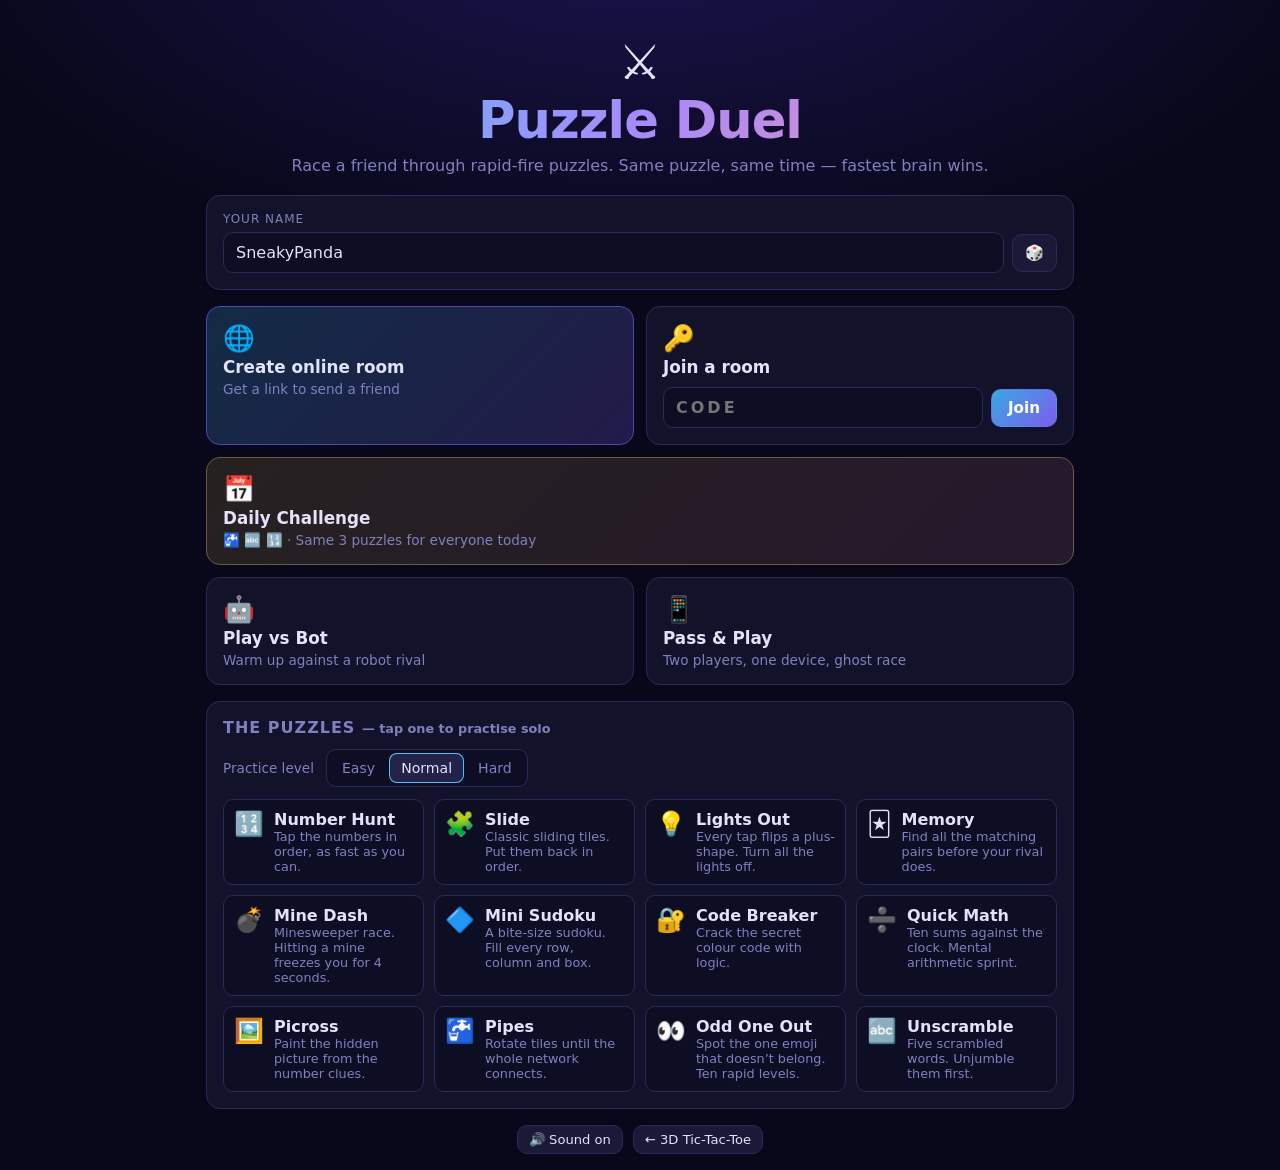
==== duel/index.html @ fc029546 "Puzzle Duel: Unscramble word puzzle, join retries, countdown shows score/match point, mobile footer " ====
<!DOCTYPE html>
<html lang="en">
<head>
<meta charset="UTF-8">
<meta name="viewport" content="width=device-width, initial-scale=1.0, viewport-fit=cover">
<meta name="theme-color" content="#08081a">
<meta name="description" content="Puzzle Duel — race a friend through head-to-head puzzles in your browser. Share a link, no sign-up.">
<title>Puzzle Duel</title>
<link rel="icon" type="image/svg+xml" href="favicon.svg">
<link rel="stylesheet" href="style.css">
</head>
<body>
<div id="app">

  <!-- ═════════ HOME ═════════ -->
  <section class="screen" id="screen-home">
    <header class="hero">
      <div class="logo">⚔️</div>
      <h1>Puzzle Duel</h1>
      <p class="tagline">Race a friend through rapid-fire puzzles. Same puzzle, same time — fastest brain wins.</p>
    </header>

    <div class="panel name-panel">
      <label for="name-input">Your name</label>
      <div class="row">
        <input id="name-input" maxlength="16" autocomplete="off" spellcheck="false">
        <button class="btn icon" id="name-dice" title="Random name">🎲</button>
      </div>
    </div>

    <div class="panel challenge-banner hidden" id="challenge-banner"></div>

    <div class="menu-grid">
      <button class="menu-card primary" id="btn-create">
        <span class="mc-icon">🌐</span>
        <span class="mc-title">Create online room</span>
        <span class="mc-sub">Get a link to send a friend</span>
      </button>
      <div class="menu-card join-card">
        <span class="mc-icon">🔑</span>
        <span class="mc-title">Join a room</span>
        <div class="row">
          <input id="join-code" placeholder="CODE" maxlength="8" autocomplete="off" spellcheck="false">
          <button class="btn primary" id="btn-join">Join</button>
        </div>
      </div>
      <button class="menu-card daily" id="btn-daily">
        <span class="mc-icon">📅</span>
        <span class="mc-title">Daily Challenge</span>
        <span class="mc-sub" id="daily-sub">Same 3 puzzles for everyone today</span>
      </button>
      <button class="menu-card" id="btn-bot">
        <span class="mc-icon">🤖</span>
        <span class="mc-title">Play vs Bot</span>
        <span class="mc-sub">Warm up against a robot rival</span>
      </button>
      <button class="menu-card" id="btn-local">
        <span class="mc-icon">📱</span>
        <span class="mc-title">Pass &amp; Play</span>
        <span class="mc-sub">Two players, one device, ghost race</span>
      </button>
    </div>

    <div class="panel" id="home-puzzles">
      <h2>The puzzles <span class="muted small" style="text-transform:none;letter-spacing:0">— tap one to practise solo</span></h2>
      <div class="setting practice-diff">
        <span class="setting-label">Practice level</span>
        <div class="seg" data-setting="diff">
          <button data-v="easy">Easy</button><button data-v="normal">Normal</button><button data-v="hard">Hard</button>
        </div>
      </div>
      <div class="puzzle-list" id="puzzle-list"></div>
    </div>

    <div class="panel" id="home-stats"></div>

    <footer class="foot">
      <button class="btn small" id="sound-toggle">🔊 Sound on</button>
      <a class="btn small" href="../">← 3D Tic-Tac-Toe</a>
    </footer>
  </section>

  <!-- ═════════ LOBBY ═════════ -->
  <section class="screen hidden" id="screen-lobby">
    <div class="topbar">
      <button class="btn small" id="lobby-leave">← Leave</button>
      <span class="topbar-title" id="lobby-title">Room</span>
      <span></span>
    </div>

    <div class="panel invite" id="invite-panel">
      <div class="invite-label">Room code</div>
      <div class="room-code" id="room-code">·····</div>
      <div class="row center">
        <button class="btn primary" id="copy-link">📋 Copy invite link</button>
        <button class="btn" id="share-link">📤 Share</button>
      </div>
      <div class="invite-hint" id="invite-hint">Send the link to a friend. Keep this tab open.</div>
    </div>

    <div class="players">
      <div class="player-card me"><div class="pc-dot"></div><div class="pc-name" id="lobby-me">You</div><div class="pc-role" id="lobby-me-role">Host</div></div>
      <div class="vs">VS</div>
      <div class="player-card opp" id="lobby-opp-card"><div class="pc-dot"></div><div class="pc-name" id="lobby-opp">Waiting…</div><div class="pc-role" id="lobby-opp-role"></div><div class="ping" id="lobby-ping"></div></div>
    </div>

    <div class="panel settings" id="settings-panel">
      <h2>Match settings <span class="muted small" id="settings-lock"></span></h2>
      <div class="setting">
        <span class="setting-label">Length</span>
        <div class="seg" data-setting="rounds">
          <button data-v="3">Best of 3</button><button data-v="5">Best of 5</button><button data-v="7">Best of 7</button>
        </div>
      </div>
      <div class="setting">
        <span class="setting-label">Difficulty</span>
        <div class="seg" data-setting="diff">
          <button data-v="easy">Easy</button><button data-v="normal">Normal</button><button data-v="hard">Hard</button>
        </div>
      </div>
      <div class="setting">
        <span class="setting-label">Next puzzle</span>
        <div class="seg" data-setting="order">
          <button data-v="random">Random</button><button data-v="pick">Loser picks</button>
        </div>
      </div>
      <div class="setting" id="power-setting">
        <span class="setting-label">Power-ups</span>
        <div class="seg" data-setting="powerups">
          <button data-v="on">❄️ Freeze on</button><button data-v="off">Off</button>
        </div>
      </div>
      <div class="setting" id="bot-setting">
        <span class="setting-label">Bot skill</span>
        <div class="seg" data-setting="bot">
          <button data-v="rookie">Rookie</button><button data-v="pro">Pro</button><button data-v="master">Master</button>
        </div>
      </div>
      <div class="setting col">
        <span class="setting-label">Puzzle pool</span>
        <div class="pool" id="pool"></div>
      </div>
    </div>

    <div class="lobby-actions">
      <button class="btn primary big" id="btn-start" disabled>Start match</button>
      <div class="muted small" id="start-hint"></div>
    </div>
  </section>

  <!-- ═════════ GAME ═════════ -->
  <section class="screen hidden" id="screen-game">
    <div class="hud">
      <div class="hud-player me">
        <div class="hud-top"><span class="hud-name" id="hud-me-name">You</span><span class="hud-score" id="hud-me-score">0</span></div>
        <div class="pbar"><div class="pbar-fill" id="hud-me-bar"></div></div>
      </div>
      <div class="hud-mid">
        <div class="hud-round" id="hud-round">Round 1</div>
        <div class="hud-timer" id="hud-timer">0.0s</div>
        <div class="ping" id="hud-ping"></div>
      </div>
      <div class="hud-player opp">
        <div class="hud-top"><span class="hud-score" id="hud-opp-score">0</span><span class="hud-name" id="hud-opp-name">Rival</span></div>
        <div class="pbar"><div class="pbar-fill" id="hud-opp-bar"></div></div>
        <div class="emote-bubble" id="opp-bubble"></div>
      </div>
    </div>
    <div class="puzzle-head">
      <span class="ph-icon" id="ph-icon"></span>
      <span class="ph-name" id="ph-name"></span>
      <span class="ph-how" id="ph-how"></span>
    </div>
    <div class="stage-wrap">
      <div class="stage" id="stage"></div>
      <div class="stage-overlay hidden" id="penalty"><div class="pen-icon">🥶</div><div class="pen-msg" id="pen-msg"></div><div class="pen-time" id="pen-time"></div></div>
      <div class="stage-overlay hidden" id="waiting"><div class="wait-msg" id="wait-msg"></div></div>
    </div>
    <div class="game-foot">
      <div class="emotes" id="emotes"></div>
      <div class="row">
        <button class="btn small power hidden" id="btn-power" title="Freeze your rival for 3s (Space)" disabled>❄️ at 50%</button>
        <button class="btn small" id="btn-forfeit" title="Give up this round">🏳️ Give up</button>
      </div>
    </div>
    <div class="emote-bubble mine" id="my-bubble"></div>
  </section>

  <!-- ═════════ FINAL ═════════ -->
  <section class="screen hidden" id="screen-final">
    <div class="final-card">
      <div class="final-emoji" id="final-emoji">🏆</div>
      <h1 id="final-title">Victory!</h1>
      <div class="final-score" id="final-score">3 – 1</div>
      <table class="history" id="final-history"></table>
      <div class="row center">
        <button class="btn primary big" id="btn-rematch">🔁 Rematch</button>
        <button class="btn big" id="btn-share-result">📋 Share result</button>
        <button class="btn big" id="btn-final-home">Home</button>
      </div>
      <div class="muted small" id="rematch-hint"></div>
    </div>
  </section>

  <!-- overlays -->
  <div class="overlay hidden" id="countdown">
    <div class="cd-card">
      <div class="cd-ctx" id="cd-ctx"></div>
      <div class="cd-icon" id="cd-icon"></div>
      <div class="cd-name" id="cd-name"></div>
      <div class="cd-how" id="cd-how"></div>
      <div class="cd-num" id="cd-num">3</div>
    </div>
  </div>
  <div class="overlay hidden" id="result">
    <div class="res-card">
      <div class="res-emoji" id="res-emoji"></div>
      <div class="res-title" id="res-title"></div>
      <div class="res-times" id="res-times"></div>
      <div class="res-score" id="res-score"></div>
      <div class="res-next muted small" id="res-next"></div>
    </div>
  </div>
  <div class="overlay hidden" id="pick">
    <div class="res-card wide">
      <div class="res-title" id="pick-title">Choose the next puzzle</div>
      <div class="muted small" id="pick-sub"></div>
      <div class="pick-grid" id="pick-grid"></div>
      <div class="pick-timer" id="pick-timer"></div>
    </div>
  </div>
  <div class="overlay hidden" id="handoff">
    <div class="res-card">
      <div class="res-emoji">📱</div>
      <div class="res-title" id="handoff-title">Pass to Player 2</div>
      <div class="muted" id="handoff-sub"></div>
      <button class="btn primary big" id="handoff-go">I'm ready</button>
    </div>
  </div>
  <div class="toast hidden" id="toast"></div>
</div>

<script src="vendor/peerjs.min.js"></script>
<script src="js/util.js"></script>
<script src="js/net.js"></script>
<script src="js/puzzles.js"></script>
<script src="js/app.js"></script>
</body>
</html>
---- duel/style.css ----
:root {
  --me: #4fc3f7;
  --opp: #f48fb1;
  --me-bg: rgba(79,195,247,0.14);
  --opp-bg: rgba(244,143,177,0.14);
  --gold: #ffd54f;
  --good: #69f0ae;
  --bad: #ff6e6e;
  --bg: #08081a;
  --bg2: #0d0d24;
  --surface: #12122a;
  --surface2: #1a1a38;
  --surface3: #23234a;
  --border: #2a2a5a;
  --border2: #3d3d80;
  --text: #e2e2fa;
  --dim: #8080c0;
  --dimmer: #50509a;
  --radius: 14px;
}

* { box-sizing: border-box; margin: 0; padding: 0; }
html { -webkit-text-size-adjust: 100%; }
body {
  font-family: 'Segoe UI', system-ui, -apple-system, sans-serif;
  background: radial-gradient(1200px 600px at 50% -10%, #1b1450 0%, var(--bg) 60%) fixed, var(--bg);
  color: var(--text);
  min-height: 100vh;
  min-height: 100dvh;
  overflow-x: hidden;
  -webkit-tap-highlight-color: transparent;
}
button { font-family: inherit; }
.hidden { display: none !important; }
.muted { color: var(--dim); }
.small { font-size: 0.8rem; }
.row { display: flex; gap: 8px; align-items: center; }
.row.center { justify-content: center; flex-wrap: wrap; }

#app { max-width: 900px; margin: 0 auto; padding: 16px; padding-bottom: max(16px, env(safe-area-inset-bottom)); }
.screen { display: flex; flex-direction: column; gap: 16px; animation: fade-in 0.25s ease-out; }
@keyframes fade-in { from { opacity: 0; transform: translateY(6px); } to { opacity: 1; transform: none; } }

/* ── buttons ── */
.btn {
  padding: 9px 16px; border-radius: 10px; border: 1px solid var(--border);
  background: var(--surface2); color: var(--text); cursor: pointer; font-size: 0.95rem;
  transition: background 0.15s, border-color 0.15s, transform 0.08s; text-decoration: none; display: inline-flex; align-items: center; gap: 6px;
  white-space: nowrap;
}
.btn:hover { border-color: var(--border2); background: var(--surface3); }
.btn:active { transform: scale(0.97); }
.btn:disabled { opacity: 0.45; cursor: not-allowed; }
.btn.primary { background: linear-gradient(135deg, #3aa8e0, #7c5cf0); border-color: transparent; color: #fff; font-weight: 600; }
.btn.primary:hover { filter: brightness(1.1); }
.btn.big { padding: 13px 26px; font-size: 1.05rem; }
.btn.small { padding: 6px 11px; font-size: 0.82rem; }
.btn.icon { padding: 9px 12px; }
.btn.active { border-color: var(--me); color: var(--me); background: var(--me-bg); }

input {
  font: inherit; color: var(--text); background: var(--bg2); border: 1px solid var(--border);
  border-radius: 10px; padding: 10px 12px; outline: none; min-width: 0; flex: 1;
}
input:focus { border-color: var(--me); }

.panel { background: var(--surface); border: 1px solid var(--border); border-radius: var(--radius); padding: 16px; }
.panel h2 { font-size: 1rem; margin-bottom: 12px; color: var(--dim); text-transform: uppercase; letter-spacing: 1px; font-weight: 700; }

/* ── home ── */
.hero { text-align: center; padding: 18px 0 4px; }
.logo { font-size: 3rem; animation: bob 3s ease-in-out infinite; }
@keyframes bob { 50% { transform: translateY(-6px) rotate(-6deg); } }
h1 {
  font-size: clamp(2rem, 7vw, 3.2rem); font-weight: 900; letter-spacing: -1px;
  background: linear-gradient(120deg, var(--me), #a78bfa, var(--opp));
  -webkit-background-clip: text; background-clip: text; -webkit-text-fill-color: transparent;
}
.tagline { color: var(--dim); margin-top: 6px; }
.name-panel label { display: block; font-size: 0.75rem; text-transform: uppercase; letter-spacing: 1px; color: var(--dim); margin-bottom: 6px; }

.menu-grid { display: grid; grid-template-columns: repeat(2, 1fr); gap: 12px; }
.menu-card {
  text-align: left; display: flex; flex-direction: column; gap: 4px; padding: 16px; border-radius: var(--radius);
  background: var(--surface); border: 1px solid var(--border); color: var(--text); cursor: pointer; font-size: 1rem;
  transition: transform 0.12s, border-color 0.15s, background 0.15s;
}
button.menu-card:hover { transform: translateY(-2px); border-color: var(--border2); background: var(--surface2); }
.menu-card.primary { background: linear-gradient(135deg, rgba(58,168,224,0.22), rgba(124,92,240,0.22)); border-color: #4a4ab0; }
.menu-card.daily { grid-column: 1 / -1; background: linear-gradient(135deg, rgba(255,213,79,0.12), rgba(244,143,177,0.12)); border-color: #6a5a40; }
.challenge-banner { display: flex; flex-direction: column; gap: 8px; align-items: center; text-align: center; border-color: var(--gold); background: rgba(255,213,79,0.08); }
.cb-title { font-weight: 900; font-size: 1.2rem; color: var(--gold); }
.mc-icon { font-size: 1.6rem; }
.mc-title { font-weight: 700; font-size: 1.05rem; }
.mc-sub { color: var(--dim); font-size: 0.85rem; }
.join-card { cursor: default; }
.join-card .row { margin-top: 6px; }
#join-code { text-transform: uppercase; letter-spacing: 3px; font-weight: 700; width: 100%; }

.puzzle-list { display: grid; grid-template-columns: repeat(auto-fill, minmax(190px, 1fr)); gap: 10px; }
.pl-item { font: inherit; color: inherit; text-align: left; cursor: pointer; transition: border-color 0.15s, transform 0.1s; display: flex; gap: 10px; align-items: flex-start; padding: 10px; border-radius: 10px; background: var(--bg2); border: 1px solid var(--border); }
.pl-item:hover { border-color: var(--me); transform: translateY(-1px); }
.pl-icon { font-size: 1.5rem; }
.pl-name { font-weight: 700; }
.pl-blurb { color: var(--dim); font-size: 0.8rem; }
.pl-best { color: var(--gold); font-size: 0.75rem; margin-top: 2px; }

.stats-grid { display: grid; grid-template-columns: repeat(4, 1fr); gap: 10px; }
.stat { text-align: center; background: var(--bg2); border: 1px solid var(--border); border-radius: 10px; padding: 10px 4px; }
.stat-v { font-size: 1.5rem; font-weight: 800; }
.stat-l { font-size: 0.7rem; color: var(--dim); text-transform: uppercase; letter-spacing: 0.8px; }

.foot { display: flex; justify-content: center; gap: 10px; flex-wrap: wrap; }

/* ── lobby ── */
.topbar { display: grid; grid-template-columns: 1fr auto 1fr; align-items: center; }
.topbar-title { font-weight: 800; font-size: 1.1rem; }
.invite { text-align: center; display: flex; flex-direction: column; gap: 10px; align-items: center; }
.invite-label { font-size: 0.75rem; color: var(--dim); text-transform: uppercase; letter-spacing: 1px; }
.room-code { font-size: 2.6rem; font-weight: 900; letter-spacing: 10px; font-family: ui-monospace, Menlo, Consolas, monospace; color: var(--gold); text-shadow: 0 0 20px rgba(255,213,79,0.3); }
.invite-hint { font-size: 0.85rem; color: var(--dim); }
.players { display: grid; grid-template-columns: 1fr auto 1fr; gap: 12px; align-items: center; }
.vs { font-weight: 900; color: var(--dim); font-size: 1.2rem; }
.player-card { background: var(--surface); border: 1px solid var(--border); border-radius: var(--radius); padding: 14px; text-align: center; position: relative; }
.player-card.me { border-color: var(--me); background: var(--me-bg); }
.player-card.opp.joined { border-color: var(--opp); background: var(--opp-bg); }
.player-card .pc-dot { width: 10px; height: 10px; border-radius: 50%; margin: 0 auto 6px; background: var(--dimmer); }
.player-card.me .pc-dot { background: var(--me); box-shadow: 0 0 10px var(--me); }
.player-card.opp.joined .pc-dot { background: var(--opp); box-shadow: 0 0 10px var(--opp); }
.player-card.opp:not(.joined) .pc-dot { animation: pulse 1.2s infinite; }
@keyframes pulse { 50% { opacity: 0.3; } }
.pc-name { font-weight: 800; font-size: 1.1rem; word-break: break-word; }
.pc-role { color: var(--dim); font-size: 0.75rem; }

.setting { display: flex; align-items: center; gap: 12px; margin-bottom: 12px; flex-wrap: wrap; }
.setting.col { flex-direction: column; align-items: stretch; }
.setting-label { min-width: 90px; color: var(--dim); font-size: 0.85rem; }
.seg { display: inline-flex; background: var(--bg2); border: 1px solid var(--border); border-radius: 10px; padding: 3px; gap: 2px; flex-wrap: wrap; }
.seg button { border: 0; background: transparent; color: var(--dim); padding: 7px 12px; border-radius: 8px; cursor: pointer; font-size: 0.88rem; }
.seg button.on { background: var(--surface3); color: var(--text); box-shadow: inset 0 0 0 1px var(--me); }
.locked .seg button, .locked .pool-item { pointer-events: none; }
.pool { display: grid; grid-template-columns: repeat(auto-fill, minmax(140px, 1fr)); gap: 6px; }
.pool-item { display: flex; align-items: center; gap: 6px; padding: 8px 10px; border-radius: 9px; border: 1px solid var(--border); background: var(--bg2); cursor: pointer; font-size: 0.88rem; color: var(--dim); user-select: none; }
.pool-item.on { border-color: var(--me); color: var(--text); background: var(--me-bg); }
.lobby-actions { display: flex; flex-direction: column; align-items: center; gap: 6px; }

/* ── game ── */
#screen-game { gap: 10px; }
.hud { display: grid; grid-template-columns: 1fr auto 1fr; gap: 10px; align-items: center; position: relative; }
.hud-player { position: relative; min-width: 0; }
.hud-top { display: flex; justify-content: space-between; align-items: baseline; gap: 6px; margin-bottom: 5px; }
.hud-name { font-weight: 700; white-space: nowrap; overflow: hidden; text-overflow: ellipsis; }
.hud-player.me .hud-name { color: var(--me); }
.hud-player.opp .hud-name { color: var(--opp); }
.hud-score { font-weight: 900; font-size: 1.5rem; line-height: 1; }
.pbar { height: 10px; background: var(--bg2); border: 1px solid var(--border); border-radius: 6px; overflow: hidden; }
.pbar-fill { height: 100%; width: 0%; transition: width 0.25s ease-out; }
.hud-player.me .pbar-fill { background: linear-gradient(90deg, #1e88c8, var(--me)); }
.hud-player.opp .pbar { transform: scaleX(-1); }
.hud-player.opp .pbar-fill { background: linear-gradient(90deg, #c2185b, var(--opp)); }
.hud-player.finished .pbar-fill { background: var(--gold); }
.hud-mid { text-align: center; }
.hud-round { font-size: 0.72rem; color: var(--dim); text-transform: uppercase; letter-spacing: 1px; }
.hud-timer { font-size: 1.4rem; font-weight: 800; font-variant-numeric: tabular-nums; min-width: 80px; }
.ping { font-size: 0.68rem; color: var(--dim); min-height: 0.9em; }
.ping.good { color: var(--good); } .ping.ok { color: var(--gold); } .ping.bad { color: var(--bad); }
.hud-timer.low { color: var(--bad); }

.puzzle-head { display: flex; gap: 8px; align-items: baseline; justify-content: center; flex-wrap: wrap; text-align: center; }
.ph-icon { font-size: 1.2rem; }
.ph-name { font-weight: 800; }
.ph-how { color: var(--dim); font-size: 0.82rem; flex-basis: 100%; }

.stage-wrap { position: relative; display: flex; justify-content: center; }
.stage { display: flex; flex-direction: column; align-items: center; gap: 10px; min-height: 300px; padding: 4px; width: 100%; touch-action: manipulation; user-select: none; -webkit-user-select: none; }
.stage-overlay {
  position: absolute; inset: 0; display: flex; flex-direction: column; align-items: center; justify-content: center; gap: 6px;
  background: rgba(8,8,26,0.72); backdrop-filter: blur(3px); border-radius: var(--radius); z-index: 5; text-align: center;
}
.pen-icon { font-size: 3rem; }
.pen-msg { font-weight: 800; font-size: 1.2rem; color: var(--bad); }
.pen-time { font-size: 2rem; font-weight: 900; font-variant-numeric: tabular-nums; }
.wait-msg { font-size: 1.2rem; font-weight: 700; padding: 0 16px; }
.btn.power.ready { background: linear-gradient(135deg, #4fc3f7, #b3e5fc); color: #062033; font-weight: 800; border-color: #b3e5fc; animation: glow 0.9s ease-in-out infinite alternate; }
@keyframes glow { from { box-shadow: 0 0 4px #4fc3f7; } to { box-shadow: 0 0 18px #4fc3f7; } }
.hud-player.frozen .pbar { box-shadow: 0 0 0 2px #b3e5fc, 0 0 14px #4fc3f7; }
.hud-player.frozen .hud-name::after { content: ' ❄️'; }
.stage-overlay.ice { background: rgba(120,200,255,0.35); }
.stage-overlay.ice .pen-icon::before { content: ''; }
.stage-overlay.ice .pen-msg { color: #b3e5fc; }
.game-foot { display: flex; justify-content: space-between; align-items: center; gap: 8px; flex-wrap: wrap; }
.emotes { display: flex; gap: 4px; flex-wrap: wrap; }
.emotes button { color: var(--text); font-weight: 800; font-size: 1.25rem; background: var(--surface); border: 1px solid var(--border); border-radius: 10px; padding: 4px 8px; cursor: pointer; transition: transform 0.1s; }
.emotes button:hover { transform: scale(1.15); }
.emote-bubble {
  position: absolute; top: 100%; right: 0; margin-top: 6px; font-size: 1.8rem; pointer-events: none; opacity: 0; z-index: 20;
  background: var(--surface2); border: 1px solid var(--opp); border-radius: 14px; padding: 2px 10px;
}
.emote-bubble.mine { position: fixed; left: 50%; bottom: 80px; top: auto; right: auto; border-color: var(--me); }
.emote-bubble.show { animation: bubble 1.8s ease-out; }
@keyframes bubble { 0% { opacity: 0; transform: translateY(8px) scale(0.6); } 12% { opacity: 1; transform: none; } 80% { opacity: 1; } 100% { opacity: 0; transform: translateY(-12px); } }

.grid { display: grid; gap: 6px; }
.puzzle-note { color: var(--dim); font-size: 0.82rem; text-align: center; }
.puzzle-toolbar { display: flex; gap: 10px; align-items: center; justify-content: center; }

/* Number hunt */
.hunt-target { font-size: 1.1rem; color: var(--dim); }
.hunt-target b { color: var(--gold); font-size: 1.6rem; }
.hunt-grid { width: min(100%, 420px); }
.hunt-cell {
  aspect-ratio: 1; border-radius: 10px; border: 1px solid var(--border); background: var(--surface); font-weight: 800; font-size: clamp(1rem, 4.5vw, 1.5rem);
  cursor: pointer; transition: transform 0.08s, opacity 0.2s; display: flex; align-items: center; justify-content: center;
}
.hunt-cell:hover { border-color: var(--border2); }
.hunt-cell.found { opacity: 0.12; transform: scale(0.85); }

/* Slide */
.slide-board { position: relative; background: var(--bg2); border: 1px solid var(--border); border-radius: 12px; max-width: 100%; }
.slide-tile {
  position: absolute; left: 0; top: 0; display: flex; align-items: center; justify-content: center; border-radius: 10px;
  background: linear-gradient(145deg, var(--surface3), var(--surface)); border: 1px solid var(--border2); font-size: 1.6rem; font-weight: 800;
  transition: transform 0.11s ease-out, background 0.2s; cursor: pointer;
}
.slide-tile.home { background: linear-gradient(145deg, #1d4a63, #183048); border-color: var(--me); color: var(--me); }

/* Lights out */
.lights-grid { width: min(100%, 360px); }
.light { aspect-ratio: 1; border-radius: 12px; border: 1px solid var(--border); background: var(--bg2); cursor: pointer; transition: background 0.12s, box-shadow 0.12s; }
.light.on { background: radial-gradient(circle at 40% 35%, #fff7c2, var(--gold) 55%, #d39e00); box-shadow: 0 0 18px rgba(255,213,79,0.55); border-color: #ffe082; }

/* Memory */
.memory-grid { width: min(100%, 440px); }
.card { aspect-ratio: 1; position: relative; border: 0; background: transparent; cursor: pointer; perspective: 400px; }
.card span { position: absolute; inset: 0; display: flex; align-items: center; justify-content: center; border-radius: 10px; backface-visibility: hidden; transition: transform 0.25s; font-size: clamp(1.4rem, 6vw, 2.1rem); }
.card-back { background: linear-gradient(135deg, #3a2a8a, #24245a); border: 1px solid var(--border2); color: var(--dimmer); font-weight: 900; }
.card-face { background: var(--surface2); border: 1px solid var(--border2); transform: rotateY(180deg); }
.card.up .card-back, .card.matched .card-back { transform: rotateY(180deg); }
.card.up .card-face, .card.matched .card-face { transform: rotateY(0); }
.card.matched .card-face { border-color: var(--good); background: rgba(105,240,174,0.12); }

/* Mines */
.mines-grid { gap: 3px; width: min(100%, 460px); }
.mcell {
  aspect-ratio: 1; border-radius: 5px; border: 1px solid var(--border2); background: linear-gradient(145deg, var(--surface3), var(--surface2));
  font-weight: 900; font-size: clamp(0.7rem, 3vw, 1.05rem); cursor: pointer; display: flex; align-items: center; justify-content: center; padding: 0; color: var(--text);
  touch-action: none;
}
.mcell.open { background: var(--bg2); border-color: var(--border); cursor: default; }
.mcell.boom { background: #5a1020; border-color: var(--bad); }
.mcell.n1 { color: #64b5f6; } .mcell.n2 { color: #81c784; } .mcell.n3 { color: #e57373; } .mcell.n4 { color: #ba68c8; }
.mcell.n5 { color: #ffb74d; } .mcell.n6 { color: #4dd0e1; } .mcell.n7 { color: #f06292; } .mcell.n8 { color: #e0e0e0; }

/* Sudoku */
.sudoku-grid { gap: 0; border: 2px solid var(--border2); border-radius: 10px; overflow: hidden; width: min(100%, 360px); }
.scell { aspect-ratio: 1; border: 1px solid var(--border); background: var(--bg2); color: var(--me); font-size: clamp(1.1rem, 5vw, 1.6rem); font-weight: 800; cursor: pointer; padding: 0; }
.scell.given { color: var(--text); background: var(--surface); cursor: default; }
.scell.bR { border-right: 2px solid var(--border2); }
.scell.bB { border-bottom: 2px solid var(--border2); }
.scell.peer { background: #171736; }
.scell.sel { background: #24406a; box-shadow: inset 0 0 0 2px var(--me); }
.scell.bad { color: var(--bad); }
.numpad { display: grid; grid-template-columns: repeat(7, 1fr); gap: 6px; width: min(100%, 360px); }
.numpad.wide { grid-template-columns: repeat(3, 1fr); width: min(100%, 280px); }
.nkey { padding: 12px 0; border-radius: 10px; border: 1px solid var(--border2); background: var(--surface2); color: var(--text); font-size: 1.2rem; font-weight: 700; cursor: pointer; }
.nkey:active { background: var(--surface3); transform: scale(0.95); }

/* Code breaker */
.code-row { display: flex; align-items: center; gap: 8px; justify-content: center; }
.code-row.current { padding: 8px 12px; border: 1px dashed var(--border2); border-radius: 12px; }
.code-rows { display: flex; flex-direction: column; gap: 6px; max-height: 260px; overflow-y: auto; padding: 4px; }
.code-n { width: 20px; color: var(--dimmer); font-size: 0.8rem; text-align: right; }
.code-fb { min-width: 70px; color: var(--gold); letter-spacing: 2px; font-size: 0.95rem; }
.peg { width: 28px; height: 28px; border-radius: 50%; display: inline-block; border: 2px solid rgba(255,255,255,0.15); box-shadow: inset -3px -3px 6px rgba(0,0,0,0.3); }
.peg.empty { background: var(--bg2); border-style: dashed; border-color: var(--border2); box-shadow: none; }
.peg.big { width: 44px; height: 44px; cursor: pointer; transition: transform 0.08s; }
.peg.big:active { transform: scale(0.9); }
.code-palette { display: flex; gap: 8px; flex-wrap: wrap; justify-content: center; }

/* Quick math */
.math-q { font-size: clamp(2rem, 9vw, 3rem); font-weight: 900; font-variant-numeric: tabular-nums; }
.math-a { font-size: 2.2rem; font-weight: 800; color: var(--me); min-height: 1.3em; min-width: 3ch; text-align: center; border-bottom: 2px solid var(--border2); }
.math-dots { display: flex; gap: 6px; }
.math-dots span { width: 12px; height: 12px; border-radius: 50%; background: var(--surface3); }
.math-dots span.cur { background: var(--me); box-shadow: 0 0 8px var(--me); }
.math-dots span.ok { background: var(--good); }

/* Nonogram */
.nono { display: grid; gap: 2px; width: min(100%, 440px); touch-action: none; }
.nclue { color: var(--dim); font-size: clamp(0.65rem, 2.6vw, 0.85rem); font-weight: 700; display: flex; transition: color 0.2s; }
.nclue.col { flex-direction: column; justify-content: flex-end; align-items: center; line-height: 1.15; padding-bottom: 3px; }
.nclue.row { justify-content: flex-end; align-items: center; padding-right: 6px; white-space: nowrap; letter-spacing: 1px; }
.nclue.ok { color: var(--good); }
.ncell { aspect-ratio: 1; background: var(--bg2); border: 1px solid var(--border); border-radius: 4px; cursor: pointer; display: flex; align-items: center; justify-content: center; }
.ncell.bR { margin-right: 3px; } .ncell.bB { margin-bottom: 3px; }
.ncell.fill { background: linear-gradient(145deg, var(--me), #1e88c8); border-color: var(--me); }
.ncell.mark::after { content: '✕'; color: var(--dimmer); font-weight: 900; }

/* Pipes */
.pipes-grid { gap: 3px; width: min(100%, 400px); }
.pipe { aspect-ratio: 1; padding: 0; border: 1px solid var(--border); border-radius: 8px; background: var(--bg2); cursor: pointer; overflow: hidden; }
.pipe svg { width: 100%; height: 100%; display: block; transition: transform 0.12s ease-out; }
.pipe .pipe-bg { stroke: #2b2b55; fill: none; }
.pipe .pipe-fg { stroke: #5a5a99; fill: none; transition: stroke 0.2s; }
.pipe .pipe-fg-c, .pipe .pipe-end { fill: #5a5a99; transition: fill 0.2s; }
.pipe.wet .pipe-fg { stroke: var(--me); }
.pipe.wet .pipe-fg-c, .pipe.wet .pipe-end { fill: var(--me); }
.pipe.wet { background: #0f1e33; }
.pipe.src { box-shadow: inset 0 0 0 2px var(--gold); }
.pipe.src .pipe-end, .pipe.src .pipe-fg-c { fill: var(--gold) !important; }

/* Odd one out */
.odd-grid { width: min(100%, 420px); gap: 4px; }
.odd-cell { aspect-ratio: 1; border: 1px solid var(--border); border-radius: 8px; background: var(--surface); cursor: pointer; padding: 0; display: flex; align-items: center; justify-content: center; line-height: 1; }
.odd-cell:hover { border-color: var(--border2); }

/* Unscramble */
.word-answer { display: flex; gap: 6px; }
.wslot { width: clamp(40px, 12vw, 54px); height: clamp(46px, 13vw, 60px); border-bottom: 3px solid var(--border2); display: flex; align-items: center; justify-content: center; font-size: 1.8rem; font-weight: 900; color: var(--me); }
.wslot.full { border-color: var(--me); }
.word-tiles { display: flex; gap: 8px; flex-wrap: wrap; justify-content: center; }
.wtile { width: clamp(44px, 13vw, 58px); height: clamp(44px, 13vw, 58px); border-radius: 12px; border: 1px solid var(--border2); background: linear-gradient(145deg, var(--surface3), var(--surface)); color: var(--text); font-size: 1.6rem; font-weight: 900; cursor: pointer; transition: transform 0.08s, opacity 0.15s; }
.wtile:active { transform: scale(0.92); }
.wtile.used { opacity: 0.25; }

/* ── overlays ── */
.overlay { position: fixed; inset: 0; background: rgba(5,5,18,0.78); backdrop-filter: blur(4px); display: flex; align-items: center; justify-content: center; z-index: 50; padding: 16px; animation: fade-in 0.2s; }
.cd-card, .res-card { background: var(--surface); border: 1px solid var(--border2); border-radius: 20px; padding: 28px 32px; text-align: center; max-width: 420px; width: 100%; display: flex; flex-direction: column; gap: 8px; align-items: center; box-shadow: 0 20px 60px rgba(0,0,0,0.5); }
.cd-ctx { font-size: 0.78rem; color: var(--dim); text-transform: uppercase; letter-spacing: 1px; font-weight: 700; }
.cd-icon { font-size: 3rem; }
.cd-name { font-size: 1.8rem; font-weight: 900; }
.cd-how { color: var(--dim); }
.cd-num { font-size: 4rem; font-weight: 900; color: var(--gold); line-height: 1.1; }
.cd-num.pop { animation: pop 0.5s ease-out; }
@keyframes pop { 0% { transform: scale(1.8); opacity: 0; } 50% { opacity: 1; } 100% { transform: scale(1); } }
.res-card.wide { max-width: 560px; }
.pick-grid { display: grid; grid-template-columns: repeat(auto-fill, minmax(140px, 1fr)); gap: 8px; width: 100%; margin-top: 8px; }
.pick-btn { display: flex; flex-direction: column; align-items: center; gap: 2px; padding: 12px 8px; border-radius: 12px; border: 1px solid var(--border2); background: var(--bg2); color: var(--text); cursor: pointer; font-size: 0.9rem; font-weight: 700; transition: transform 0.1s, border-color 0.15s; }
.pick-btn:hover { transform: translateY(-2px); border-color: var(--me); }
.pick-btn .pi { font-size: 1.7rem; }
.pick-btn .pb { font-size: 0.7rem; color: var(--gold); font-weight: 600; }
.pick-grid.readonly .pick-btn { pointer-events: none; opacity: 0.55; }
.pick-btn.chosen { opacity: 1 !important; border-color: var(--gold); box-shadow: 0 0 16px rgba(255,213,79,0.4); }
.pick-timer { font-variant-numeric: tabular-nums; color: var(--dim); font-size: 0.85rem; }
.res-emoji { font-size: 3.2rem; }
.res-title { font-size: 1.7rem; font-weight: 900; }
.res-title.win { color: var(--me); } .res-title.lose { color: var(--opp); }
.res-times { display: grid; grid-template-columns: 1fr 1fr; gap: 10px; width: 100%; margin-top: 6px; }
.rt { background: var(--bg2); border-radius: 10px; padding: 8px; border: 1px solid var(--border); }
.rt.me { border-color: var(--me); } .rt.opp { border-color: var(--opp); }
.rt-name { font-size: 0.8rem; color: var(--dim); overflow: hidden; text-overflow: ellipsis; white-space: nowrap; }
.rt-time { font-size: 1.3rem; font-weight: 800; font-variant-numeric: tabular-nums; }
.res-score { font-size: 1.1rem; font-weight: 700; }

.final-card { text-align: center; display: flex; flex-direction: column; gap: 14px; align-items: center; padding-top: 24px; }
.final-emoji { font-size: 4.5rem; animation: bob 2.5s ease-in-out infinite; }
.final-score { font-size: 2.4rem; font-weight: 900; }
.history { border-collapse: collapse; width: 100%; max-width: 520px; font-size: 0.9rem; }
.history td, .history th { padding: 7px 8px; border-bottom: 1px solid var(--border); text-align: center; }
.history th { color: var(--dim); font-weight: 600; font-size: 0.75rem; text-transform: uppercase; letter-spacing: 0.8px; }
.history .w { color: var(--gold); font-weight: 800; }

.toast { position: fixed; left: 50%; bottom: 24px; transform: translateX(-50%); background: var(--surface3); border: 1px solid var(--border2); padding: 10px 18px; border-radius: 12px; z-index: 100; box-shadow: 0 10px 30px rgba(0,0,0,0.4); max-width: calc(100% - 32px); text-align: center; animation: fade-in 0.2s; }
.toast.error { border-color: var(--bad); }

.shake { animation: shake 0.35s; }
@keyframes shake { 20% { transform: translateX(-6px); } 40% { transform: translateX(6px); } 60% { transform: translateX(-4px); } 80% { transform: translateX(4px); } }

.confetti { position: fixed; top: -12px; width: 9px; height: 14px; z-index: 60; pointer-events: none; animation: fall linear forwards; }
@keyframes fall { to { transform: translateY(110vh) rotate(720deg); } }

@media (max-width: 560px) {
  #app { padding: 12px; }
  .menu-grid { grid-template-columns: 1fr; }
  .stats-grid { grid-template-columns: repeat(2, 1fr); }
  .room-code { font-size: 2rem; letter-spacing: 6px; }
  .hud-score { font-size: 1.2rem; }
  .hud-timer { font-size: 1.15rem; min-width: 64px; }
  .hud-name { font-size: 0.85rem; }
  .players { grid-template-columns: 1fr; }
  .vs { text-align: center; }
  .setting-label { min-width: 0; width: 100%; }
  .emotes { flex-wrap: nowrap; gap: 3px; width: 100%; justify-content: space-between; }
  .emotes button { font-size: 1rem; padding: 4px 0; flex: 1; }
  .game-foot { flex-wrap: wrap; justify-content: center; }
  .game-foot > .row { width: 100%; justify-content: center; }
  .slide-board { transform-origin: top center; }
}
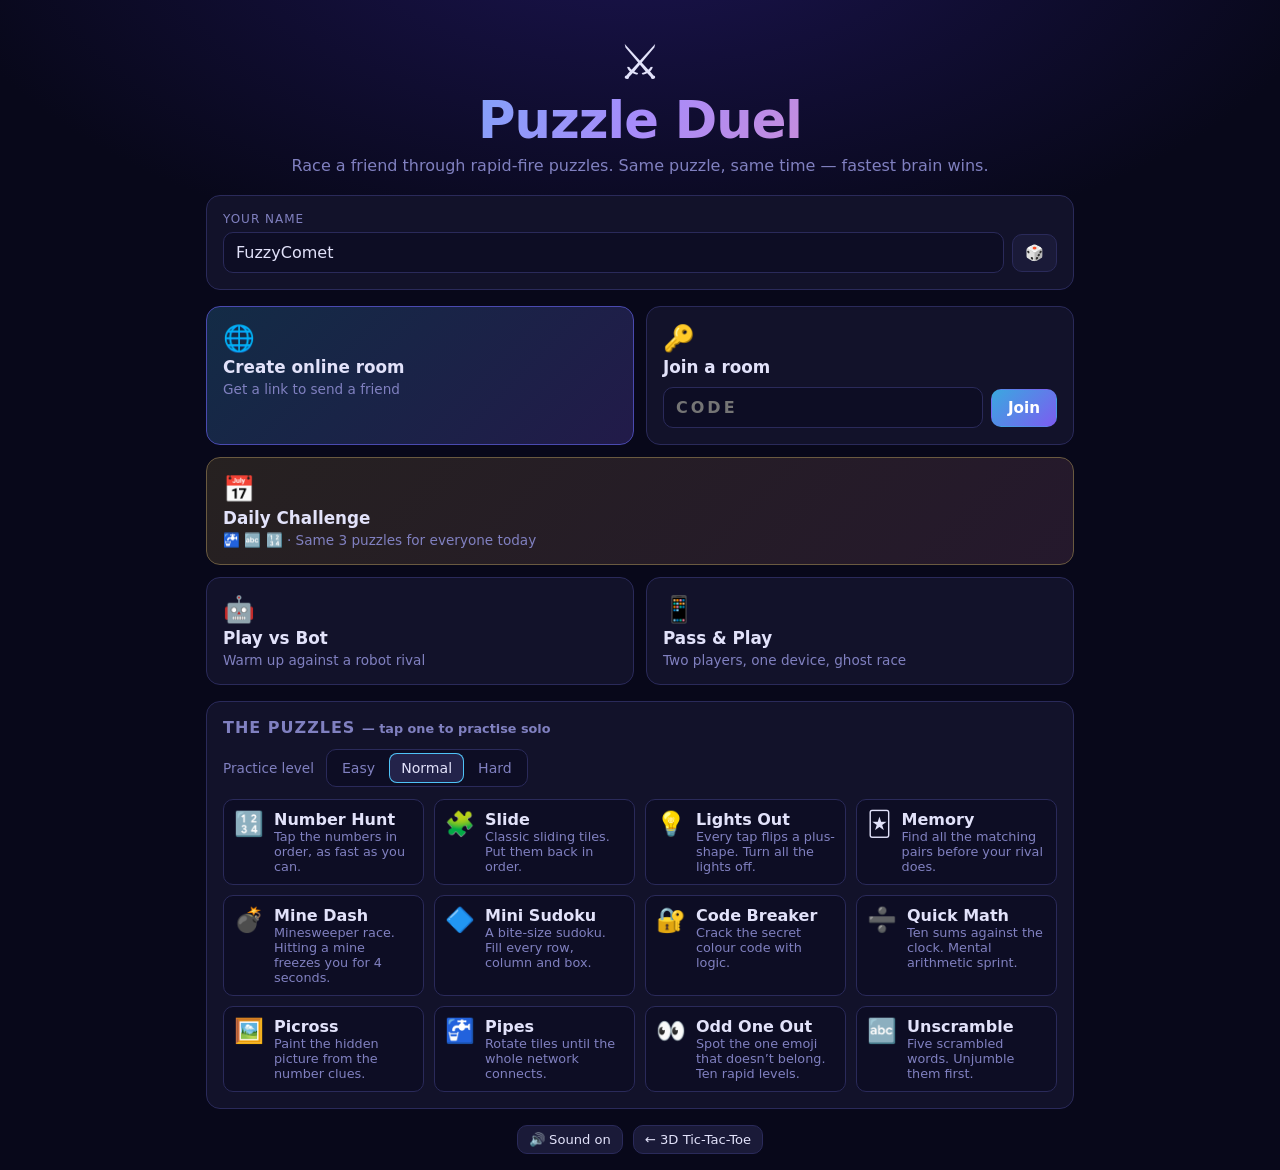
==== commit c4b08783: "Puzzle Duel: head-to-head records per rival, installable PWA with offline fallback Co-Authored-By: C" ====
--- a/duel/index.html
+++ b/duel/index.html
@@ -8,6 +8,8 @@
 <title>Puzzle Duel</title>
 <link rel="icon" type="image/svg+xml" href="favicon.svg">
 <link rel="stylesheet" href="style.css">
+<link rel="manifest" href="manifest.webmanifest">
+<meta name="apple-mobile-web-app-capable" content="yes">
 </head>
 <body>
 <div id="app">
@@ -245,5 +247,8 @@
 <script src="js/net.js"></script>
 <script src="js/puzzles.js"></script>
 <script src="js/app.js"></script>
+<script>
+  if ('serviceWorker' in navigator && location.protocol === 'https:') navigator.serviceWorker.register('sw.js').catch(() => {});
+</script>
 </body>
 </html>
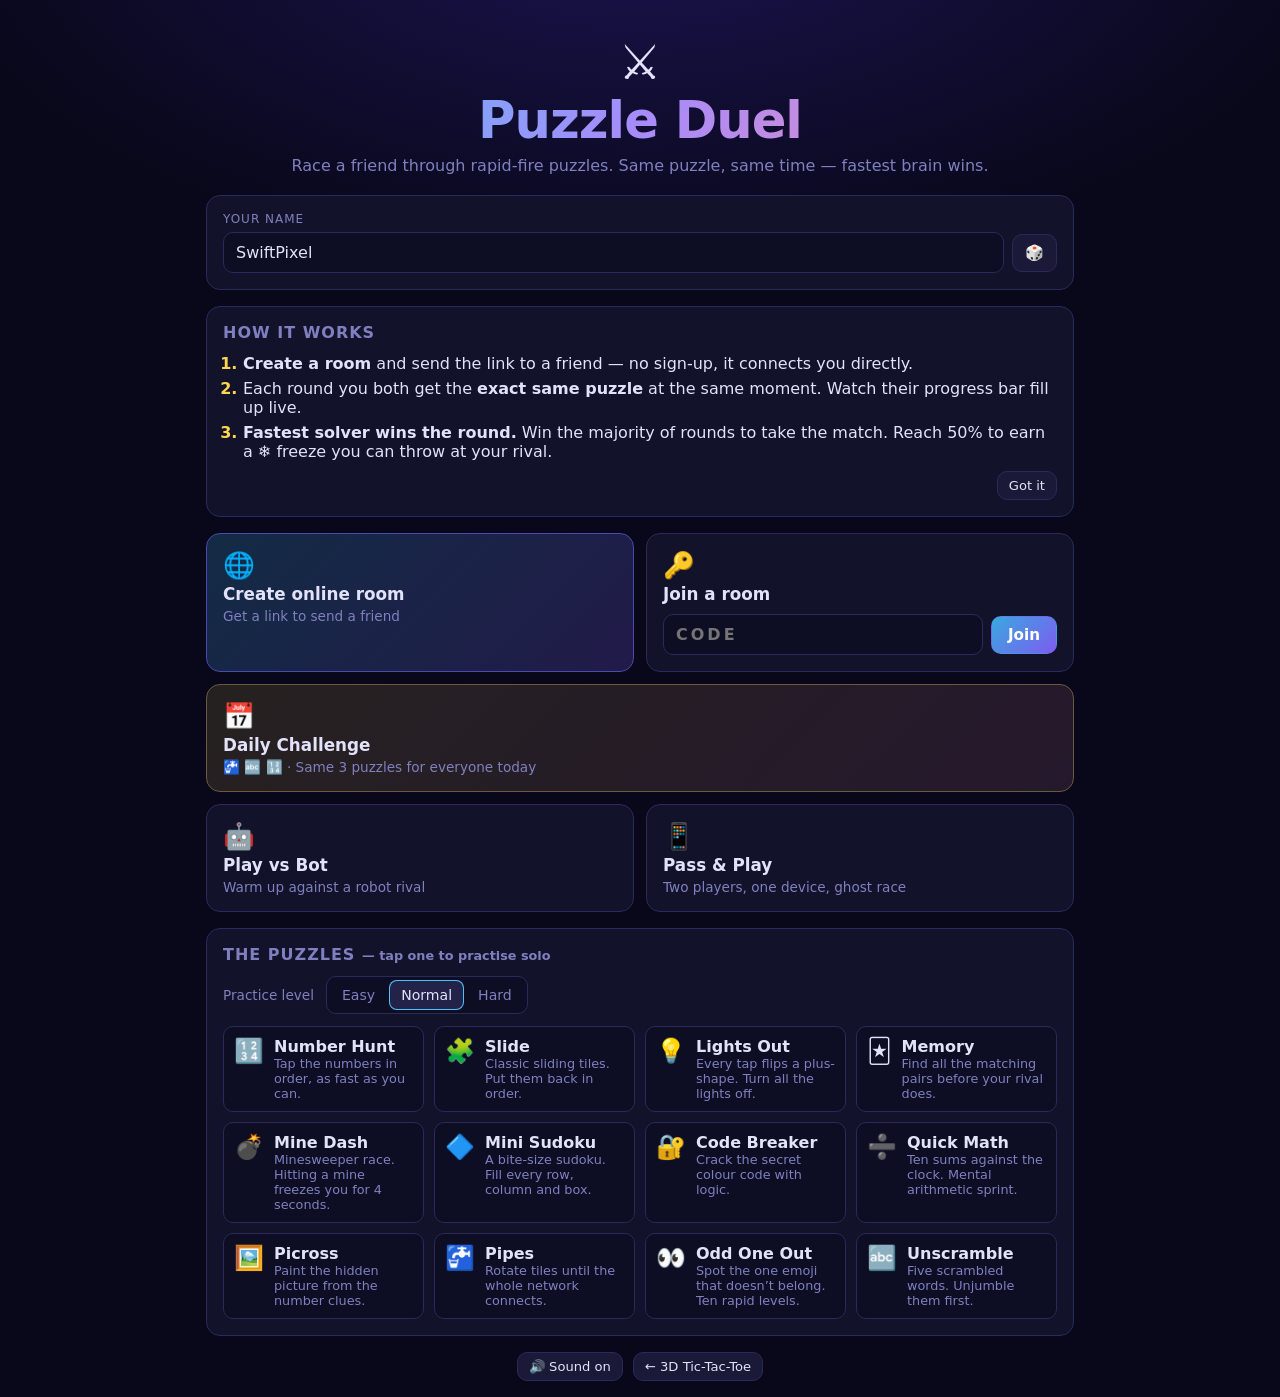
==== commit bb4a08d3: "Puzzle Duel: minesweeper chording, colour-blind peg symbols, first-visit how-to card Co-Authored-By:" ====
--- a/duel/index.html
+++ b/duel/index.html
@@ -32,6 +32,16 @@
 
     <div class="panel challenge-banner hidden" id="challenge-banner"></div>
 
+    <div class="panel howto hidden" id="howto">
+      <h2>How it works</h2>
+      <ol>
+        <li><b>Create a room</b> and send the link to a friend — no sign-up, it connects you directly.</li>
+        <li>Each round you both get the <b>exact same puzzle</b> at the same moment. Watch their progress bar fill up live.</li>
+        <li><b>Fastest solver wins the round.</b> Win the majority of rounds to take the match. Reach 50% to earn a ❄️ freeze you can throw at your rival.</li>
+      </ol>
+      <div class="row"><button class="btn small" id="howto-close">Got it</button></div>
+    </div>
+
     <div class="menu-grid">
       <button class="menu-card primary" id="btn-create">
         <span class="mc-icon">🌐</span>
--- a/duel/style.css
+++ b/duel/style.css
@@ -110,6 +110,9 @@
 .stat-v { font-size: 1.5rem; font-weight: 800; }
 .stat-l { font-size: 0.7rem; color: var(--dim); text-transform: uppercase; letter-spacing: 0.8px; }
 
+.howto ol { margin: 0 0 0 20px; display: flex; flex-direction: column; gap: 6px; color: var(--text); }
+.howto li::marker { color: var(--gold); font-weight: 800; }
+.howto .row { justify-content: flex-end; margin-top: 10px; }
 .foot { display: flex; justify-content: center; gap: 10px; flex-wrap: wrap; }
 
 /* ── lobby ── */
@@ -271,9 +274,9 @@
 .code-rows { display: flex; flex-direction: column; gap: 6px; max-height: 260px; overflow-y: auto; padding: 4px; }
 .code-n { width: 20px; color: var(--dimmer); font-size: 0.8rem; text-align: right; }
 .code-fb { min-width: 70px; color: var(--gold); letter-spacing: 2px; font-size: 0.95rem; }
-.peg { width: 28px; height: 28px; border-radius: 50%; display: inline-block; border: 2px solid rgba(255,255,255,0.15); box-shadow: inset -3px -3px 6px rgba(0,0,0,0.3); }
+.peg { width: 28px; height: 28px; border-radius: 50%; display: inline-flex; align-items: center; justify-content: center; font-size: 0.75rem; color: rgba(0,0,0,0.45); padding: 0; border: 2px solid rgba(255,255,255,0.15); box-shadow: inset -3px -3px 6px rgba(0,0,0,0.3); }
 .peg.empty { background: var(--bg2); border-style: dashed; border-color: var(--border2); box-shadow: none; }
-.peg.big { width: 44px; height: 44px; cursor: pointer; transition: transform 0.08s; }
+.peg.big { font-size: 1.1rem; width: 44px; height: 44px; cursor: pointer; transition: transform 0.08s; }
 .peg.big:active { transform: scale(0.9); }
 .code-palette { display: flex; gap: 8px; flex-wrap: wrap; justify-content: center; }
 
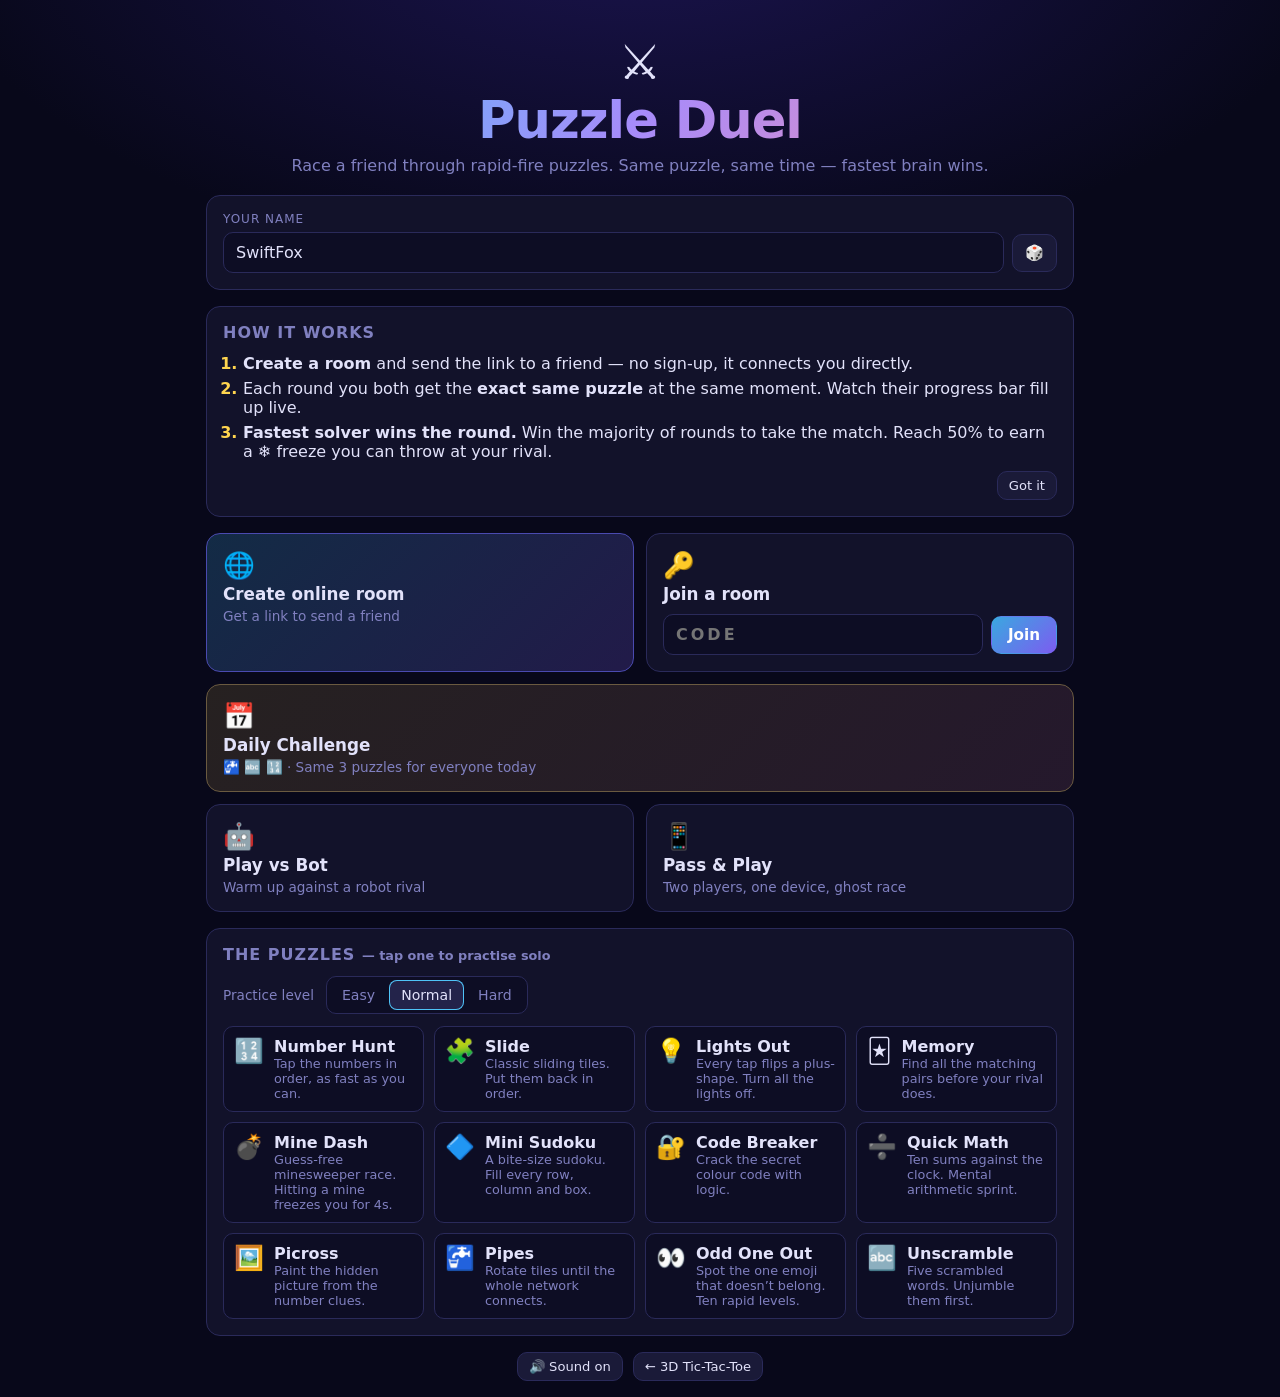
==== commit 5681a4ce: "Puzzle Duel: per-player match stats on final screen, in-game mute toggle Co-Authored-By: Claude Opus" ====
--- a/duel/index.html
+++ b/duel/index.html
@@ -171,6 +171,7 @@
         <div class="hud-round" id="hud-round">Round 1</div>
         <div class="hud-timer" id="hud-timer">0.0s</div>
         <div class="ping" id="hud-ping"></div>
+        <button class="hud-mute" id="hud-mute" title="Toggle sound">🔊</button>
       </div>
       <div class="hud-player opp">
         <div class="hud-top"><span class="hud-score" id="hud-opp-score">0</span><span class="hud-name" id="hud-opp-name">Rival</span></div>
@@ -204,6 +205,7 @@
       <div class="final-emoji" id="final-emoji">🏆</div>
       <h1 id="final-title">Victory!</h1>
       <div class="final-score" id="final-score">3 – 1</div>
+      <div class="final-stats" id="final-stats"></div>
       <table class="history" id="final-history"></table>
       <div class="row center">
         <button class="btn primary big" id="btn-rematch">🔁 Rematch</button>
--- a/duel/style.css
+++ b/duel/style.css
@@ -358,6 +358,16 @@
 .final-card { text-align: center; display: flex; flex-direction: column; gap: 14px; align-items: center; padding-top: 24px; }
 .final-emoji { font-size: 4.5rem; animation: bob 2.5s ease-in-out infinite; }
 .final-score { font-size: 2.4rem; font-weight: 900; }
+.final-stats { display: grid; grid-template-columns: 1fr 1fr; gap: 10px; width: 100%; max-width: 520px; }
+.final-stats:empty { display: none; }
+.fs { background: var(--surface); border: 1px solid var(--border); border-radius: 12px; padding: 10px 12px; text-align: left; }
+.fs.me { border-color: var(--me); } .fs.opp { border-color: var(--opp); }
+.fs-name { font-weight: 800; margin-bottom: 4px; overflow: hidden; text-overflow: ellipsis; white-space: nowrap; }
+.fs.me .fs-name { color: var(--me); } .fs.opp .fs-name { color: var(--opp); }
+.fs-row { display: flex; justify-content: space-between; font-size: 0.82rem; color: var(--dim); padding: 2px 0; }
+.fs-row b { color: var(--text); font-variant-numeric: tabular-nums; }
+.hud-mute { background: none; border: 0; cursor: pointer; font-size: 0.85rem; opacity: 0.6; padding: 0; }
+.hud-mute:hover { opacity: 1; }
 .history { border-collapse: collapse; width: 100%; max-width: 520px; font-size: 0.9rem; }
 .history td, .history th { padding: 7px 8px; border-bottom: 1px solid var(--border); text-align: center; }
 .history th { color: var(--dim); font-weight: 600; font-size: 0.75rem; text-transform: uppercase; letter-spacing: 0.8px; }
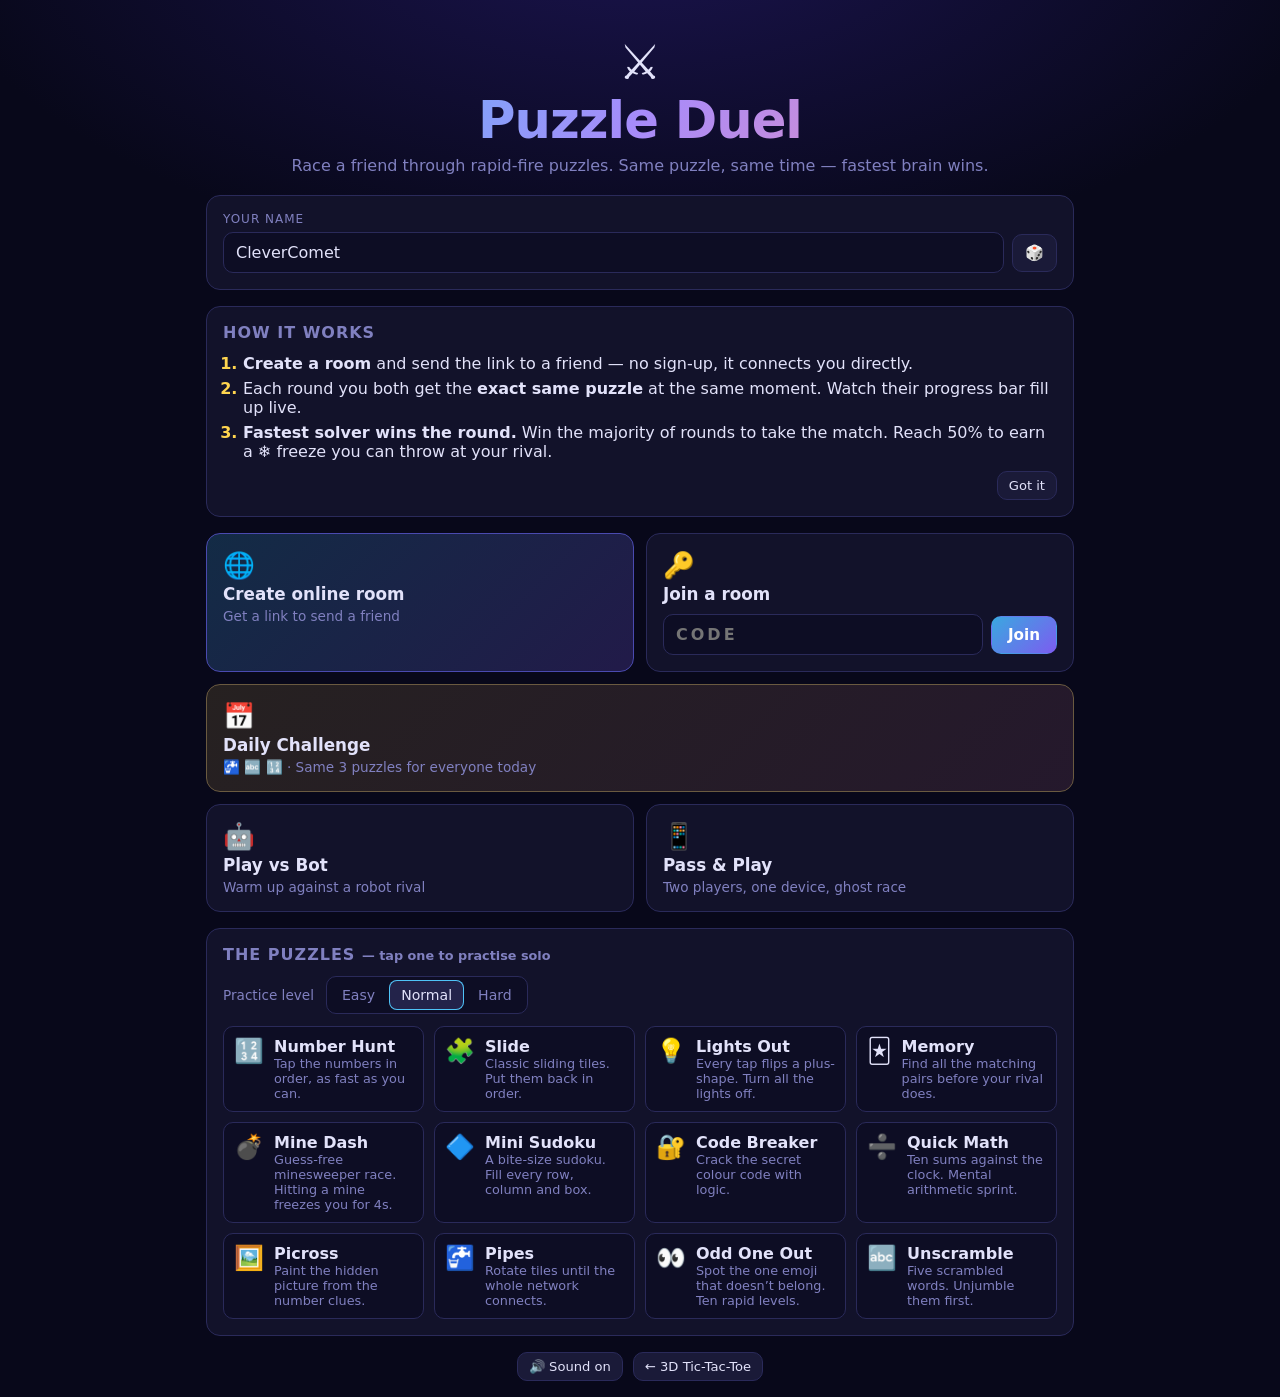
==== commit 3bc5bdaf: "Puzzle Duel: adaptive bot that homes in on your skill, version-mismatch guard, focus styles Co-Autho" ====
--- a/duel/index.html
+++ b/duel/index.html
@@ -145,7 +145,7 @@
       <div class="setting" id="bot-setting">
         <span class="setting-label">Bot skill</span>
         <div class="seg" data-setting="bot">
-          <button data-v="rookie">Rookie</button><button data-v="pro">Pro</button><button data-v="master">Master</button>
+          <button data-v="rookie">Rookie</button><button data-v="pro">Pro</button><button data-v="master">Master</button><button data-v="adaptive">Adaptive</button>
         </div>
       </div>
       <div class="setting col">
--- a/duel/style.css
+++ b/duel/style.css
@@ -31,6 +31,7 @@
   -webkit-tap-highlight-color: transparent;
 }
 button { font-family: inherit; }
+button:focus-visible, input:focus-visible, .pool-item:focus-visible { outline: 2px solid var(--gold); outline-offset: 2px; }
 .hidden { display: none !important; }
 .muted { color: var(--dim); }
 .small { font-size: 0.8rem; }
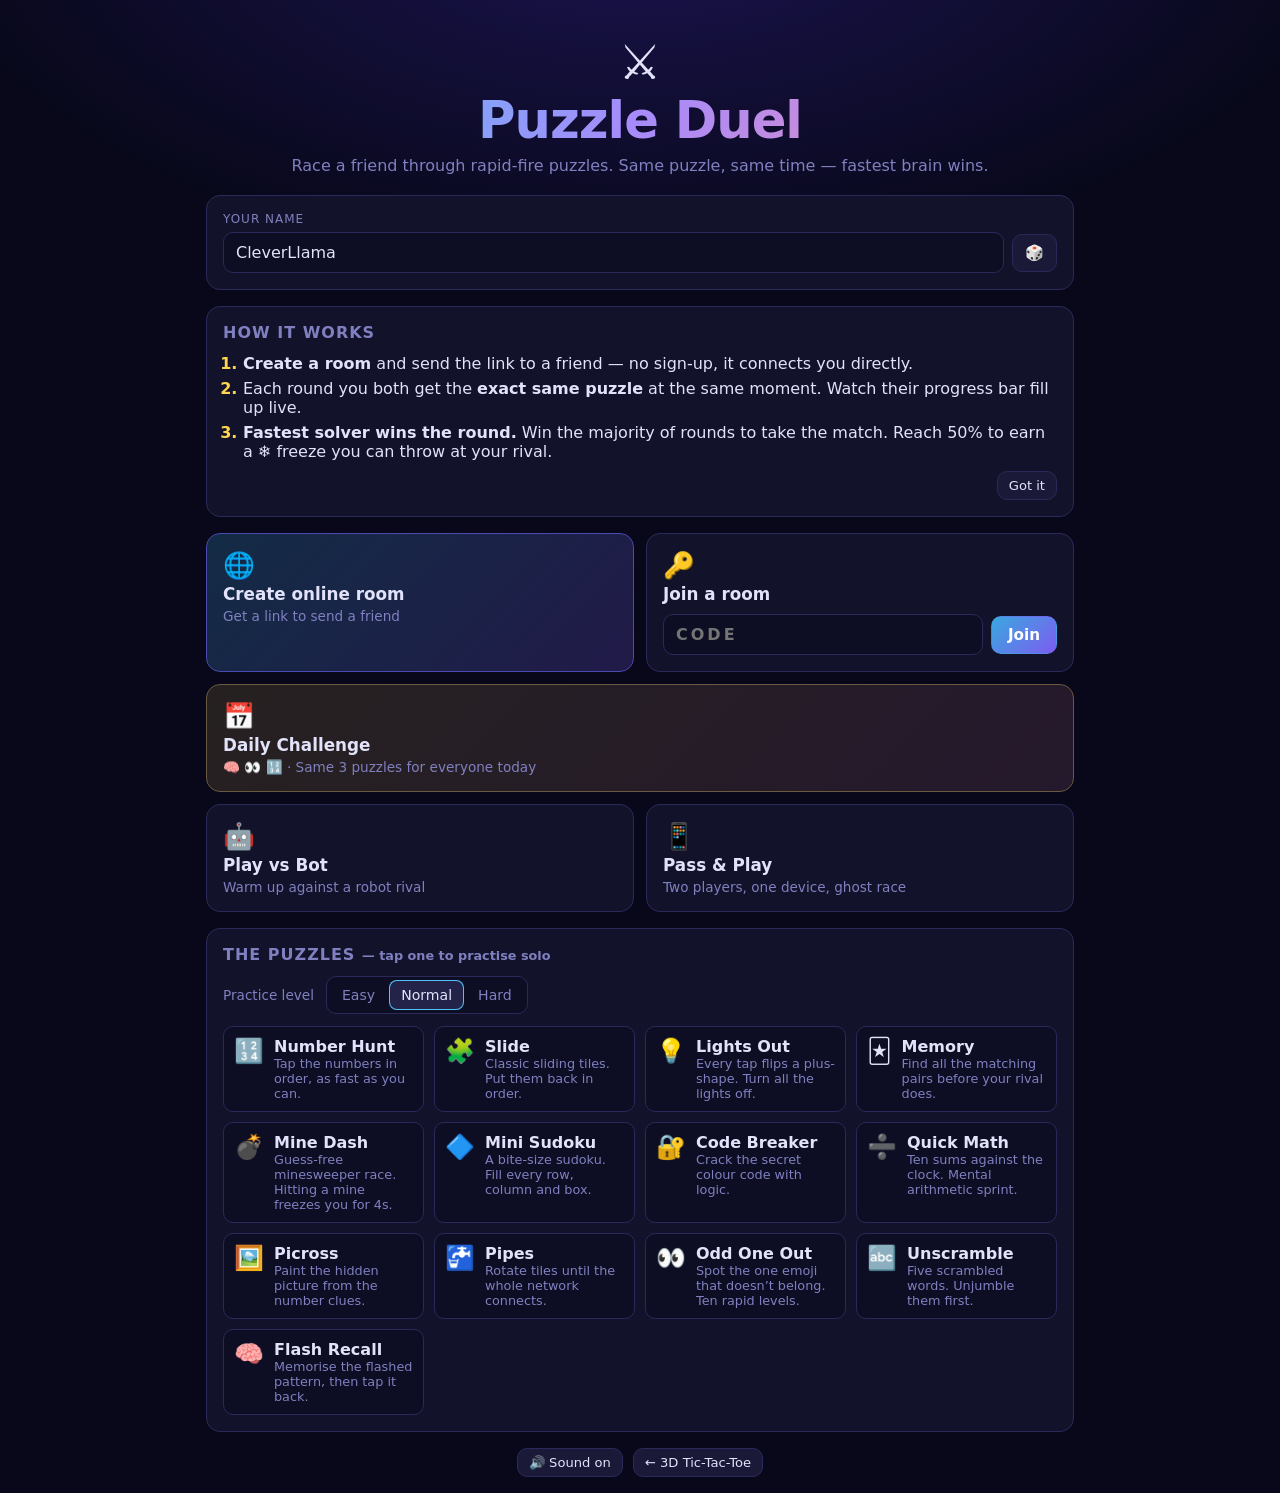
==== commit d677d017: "Puzzle Duel: live percentage labels and a warning pulse when your rival passes 80% Co-Authored-By: C" ====
--- a/duel/index.html
+++ b/duel/index.html
@@ -166,6 +166,7 @@
       <div class="hud-player me">
         <div class="hud-top"><span class="hud-name" id="hud-me-name">You</span><span class="hud-score" id="hud-me-score">0</span></div>
         <div class="pbar"><div class="pbar-fill" id="hud-me-bar"></div></div>
+        <div class="pct" id="hud-me-pct"></div>
       </div>
       <div class="hud-mid">
         <div class="hud-round" id="hud-round">Round 1</div>
@@ -176,6 +177,7 @@
       <div class="hud-player opp">
         <div class="hud-top"><span class="hud-score" id="hud-opp-score">0</span><span class="hud-name" id="hud-opp-name">Rival</span></div>
         <div class="pbar"><div class="pbar-fill" id="hud-opp-bar"></div></div>
+        <div class="pct" id="hud-opp-pct"></div>
         <div class="emote-bubble" id="opp-bubble"></div>
       </div>
     </div>
--- a/duel/style.css
+++ b/duel/style.css
@@ -118,6 +118,7 @@
 
 /* ── lobby ── */
 .topbar { display: grid; grid-template-columns: 1fr auto 1fr; align-items: center; }
+.topbar > .btn { justify-self: start; }
 .topbar-title { font-weight: 800; font-size: 1.1rem; }
 .invite { text-align: center; display: flex; flex-direction: column; gap: 10px; align-items: center; }
 .invite-label { font-size: 0.75rem; color: var(--dim); text-transform: uppercase; letter-spacing: 1px; }
@@ -146,7 +147,8 @@
 .pool { display: grid; grid-template-columns: repeat(auto-fill, minmax(140px, 1fr)); gap: 6px; }
 .pool-item { display: flex; align-items: center; gap: 6px; padding: 8px 10px; border-radius: 9px; border: 1px solid var(--border); background: var(--bg2); cursor: pointer; font-size: 0.88rem; color: var(--dim); user-select: none; }
 .pool-item.on { border-color: var(--me); color: var(--text); background: var(--me-bg); }
-.lobby-actions { display: flex; flex-direction: column; align-items: center; gap: 6px; }
+.pool-actions { grid-column: 1 / -1; justify-content: flex-end; }
+.lobby-actions { display: flex; flex-direction: column; align-items: center; gap: 6px; position: sticky; bottom: 0; padding: 12px 0 max(10px, env(safe-area-inset-bottom)); background: linear-gradient(transparent, var(--bg) 35%); z-index: 4; }
 
 /* ── game ── */
 #screen-game { gap: 10px; }
@@ -163,6 +165,10 @@
 .hud-player.opp .pbar { transform: scaleX(-1); }
 .hud-player.opp .pbar-fill { background: linear-gradient(90deg, #c2185b, var(--opp)); }
 .hud-player.finished .pbar-fill { background: var(--gold); }
+.pct { font-size: 0.68rem; color: var(--dim); margin-top: 2px; min-height: 0.9em; font-variant-numeric: tabular-nums; }
+.hud-player.opp .pct { text-align: right; }
+.hud-player.close:not(.finished) .pbar { animation: danger 0.6s ease-in-out infinite alternate; }
+@keyframes danger { from { box-shadow: 0 0 0 transparent; } to { box-shadow: 0 0 12px var(--opp); } }
 .hud-mid { text-align: center; }
 .hud-round { font-size: 0.72rem; color: var(--dim); text-transform: uppercase; letter-spacing: 1px; }
 .hud-timer { font-size: 1.4rem; font-weight: 800; font-variant-numeric: tabular-nums; min-width: 80px; }
@@ -326,6 +332,13 @@
 .wtile { width: clamp(44px, 13vw, 58px); height: clamp(44px, 13vw, 58px); border-radius: 12px; border: 1px solid var(--border2); background: linear-gradient(145deg, var(--surface3), var(--surface)); color: var(--text); font-size: 1.6rem; font-weight: 900; cursor: pointer; transition: transform 0.08s, opacity 0.15s; }
 .wtile:active { transform: scale(0.92); }
 .wtile.used { opacity: 0.25; }
+
+/* Flash recall */
+.recall-grid { width: min(100%, 380px); }
+.rcell { aspect-ratio: 1; border-radius: 10px; border: 1px solid var(--border); background: var(--bg2); cursor: pointer; transition: background 0.12s, box-shadow 0.12s; }
+.rcell.lit { background: radial-gradient(circle, #e1bee7, #ab47bc); box-shadow: 0 0 16px rgba(171,71,188,0.7); border-color: #e1bee7; }
+.rcell.hit { background: rgba(105,240,174,0.25); border-color: var(--good); }
+.rcell.miss { background: rgba(255,110,110,0.3); border-color: var(--bad); }
 
 /* ── overlays ── */
 .overlay { position: fixed; inset: 0; background: rgba(5,5,18,0.78); backdrop-filter: blur(4px); display: flex; align-items: center; justify-content: center; z-index: 50; padding: 16px; animation: fade-in 0.2s; }
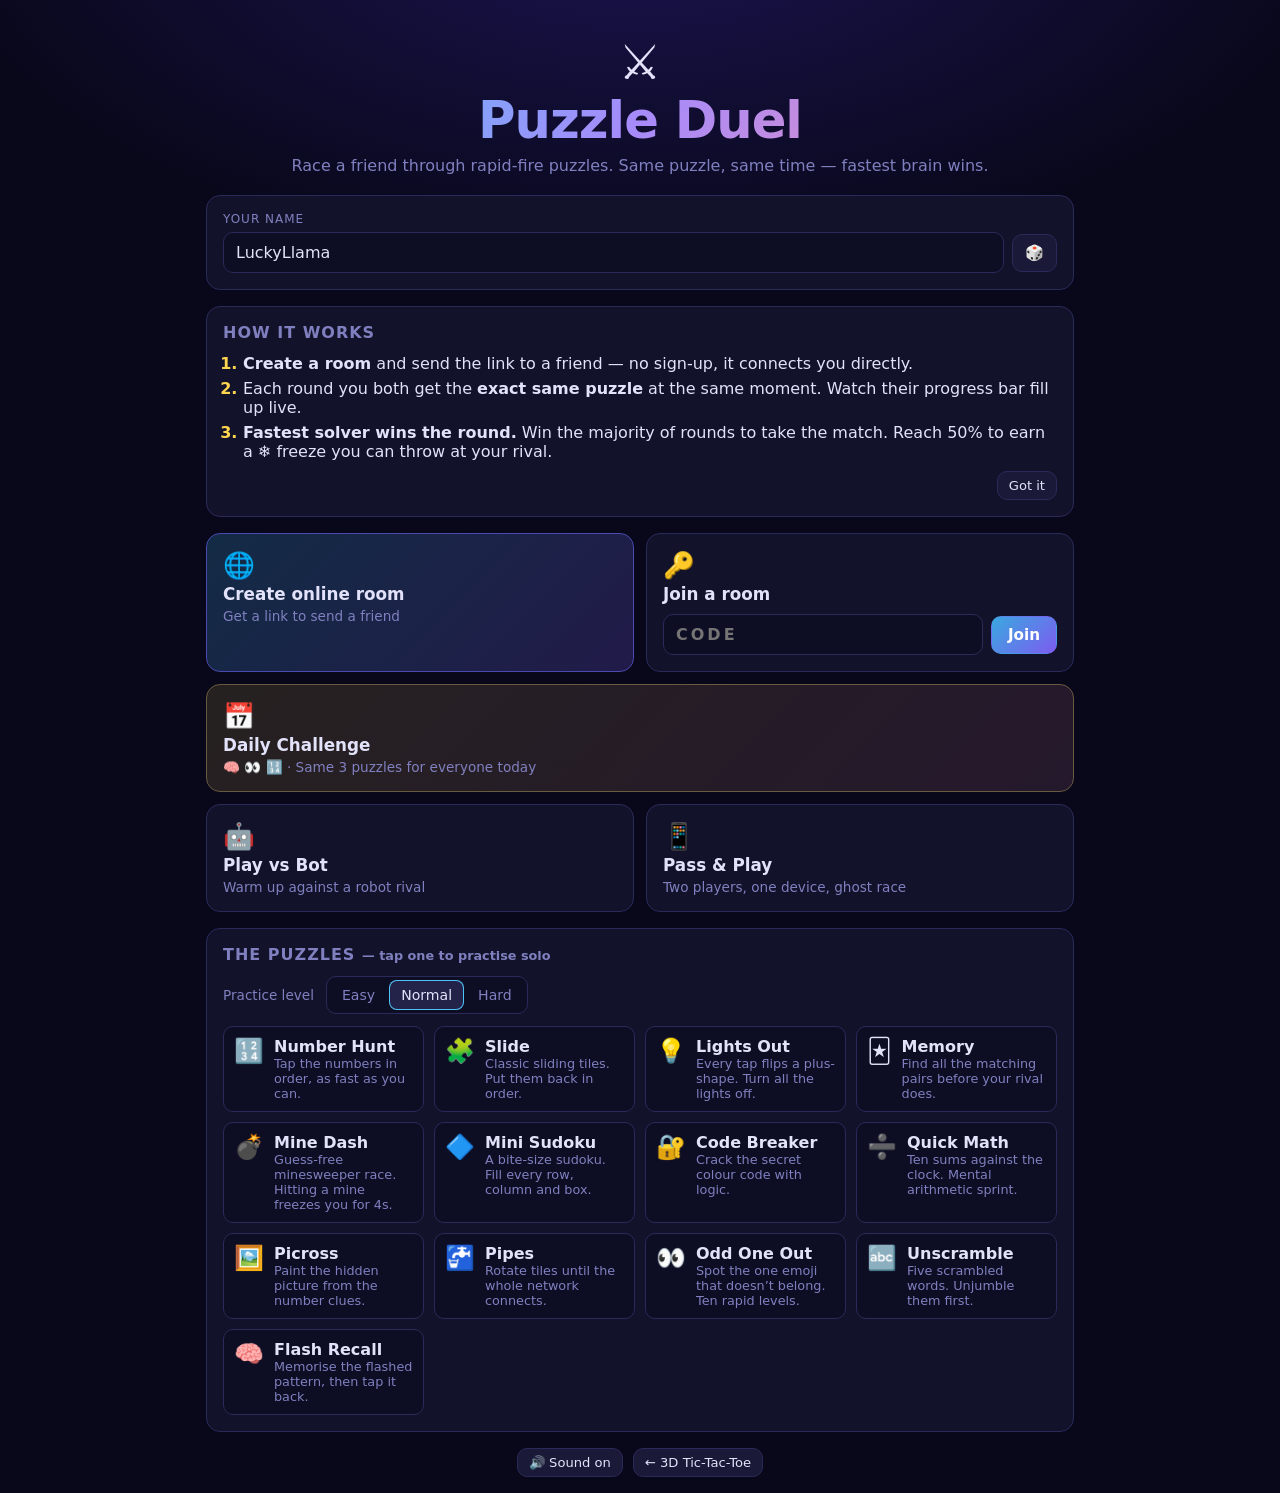
==== commit f13a09a3: "Puzzle Duel: countdown shows difficulty and round time limit Co-Authored-By: Claude Opus 5.5 <norepl" ====
--- a/duel/index.html
+++ b/duel/index.html
@@ -226,6 +226,7 @@
       <div class="cd-name" id="cd-name"></div>
       <div class="cd-how" id="cd-how"></div>
       <div class="cd-num" id="cd-num">3</div>
+      <div class="cd-limit muted small" id="cd-limit"></div>
     </div>
   </div>
   <div class="overlay hidden" id="result">
--- a/duel/style.css
+++ b/duel/style.css
@@ -344,6 +344,7 @@
 .overlay { position: fixed; inset: 0; background: rgba(5,5,18,0.78); backdrop-filter: blur(4px); display: flex; align-items: center; justify-content: center; z-index: 50; padding: 16px; animation: fade-in 0.2s; }
 .cd-card, .res-card { background: var(--surface); border: 1px solid var(--border2); border-radius: 20px; padding: 28px 32px; text-align: center; max-width: 420px; width: 100%; display: flex; flex-direction: column; gap: 8px; align-items: center; box-shadow: 0 20px 60px rgba(0,0,0,0.5); }
 .cd-ctx { font-size: 0.78rem; color: var(--dim); text-transform: uppercase; letter-spacing: 1px; font-weight: 700; }
+.cd-limit { text-transform: capitalize; }
 .cd-icon { font-size: 3rem; }
 .cd-name { font-size: 1.8rem; font-weight: 900; }
 .cd-how { color: var(--dim); }
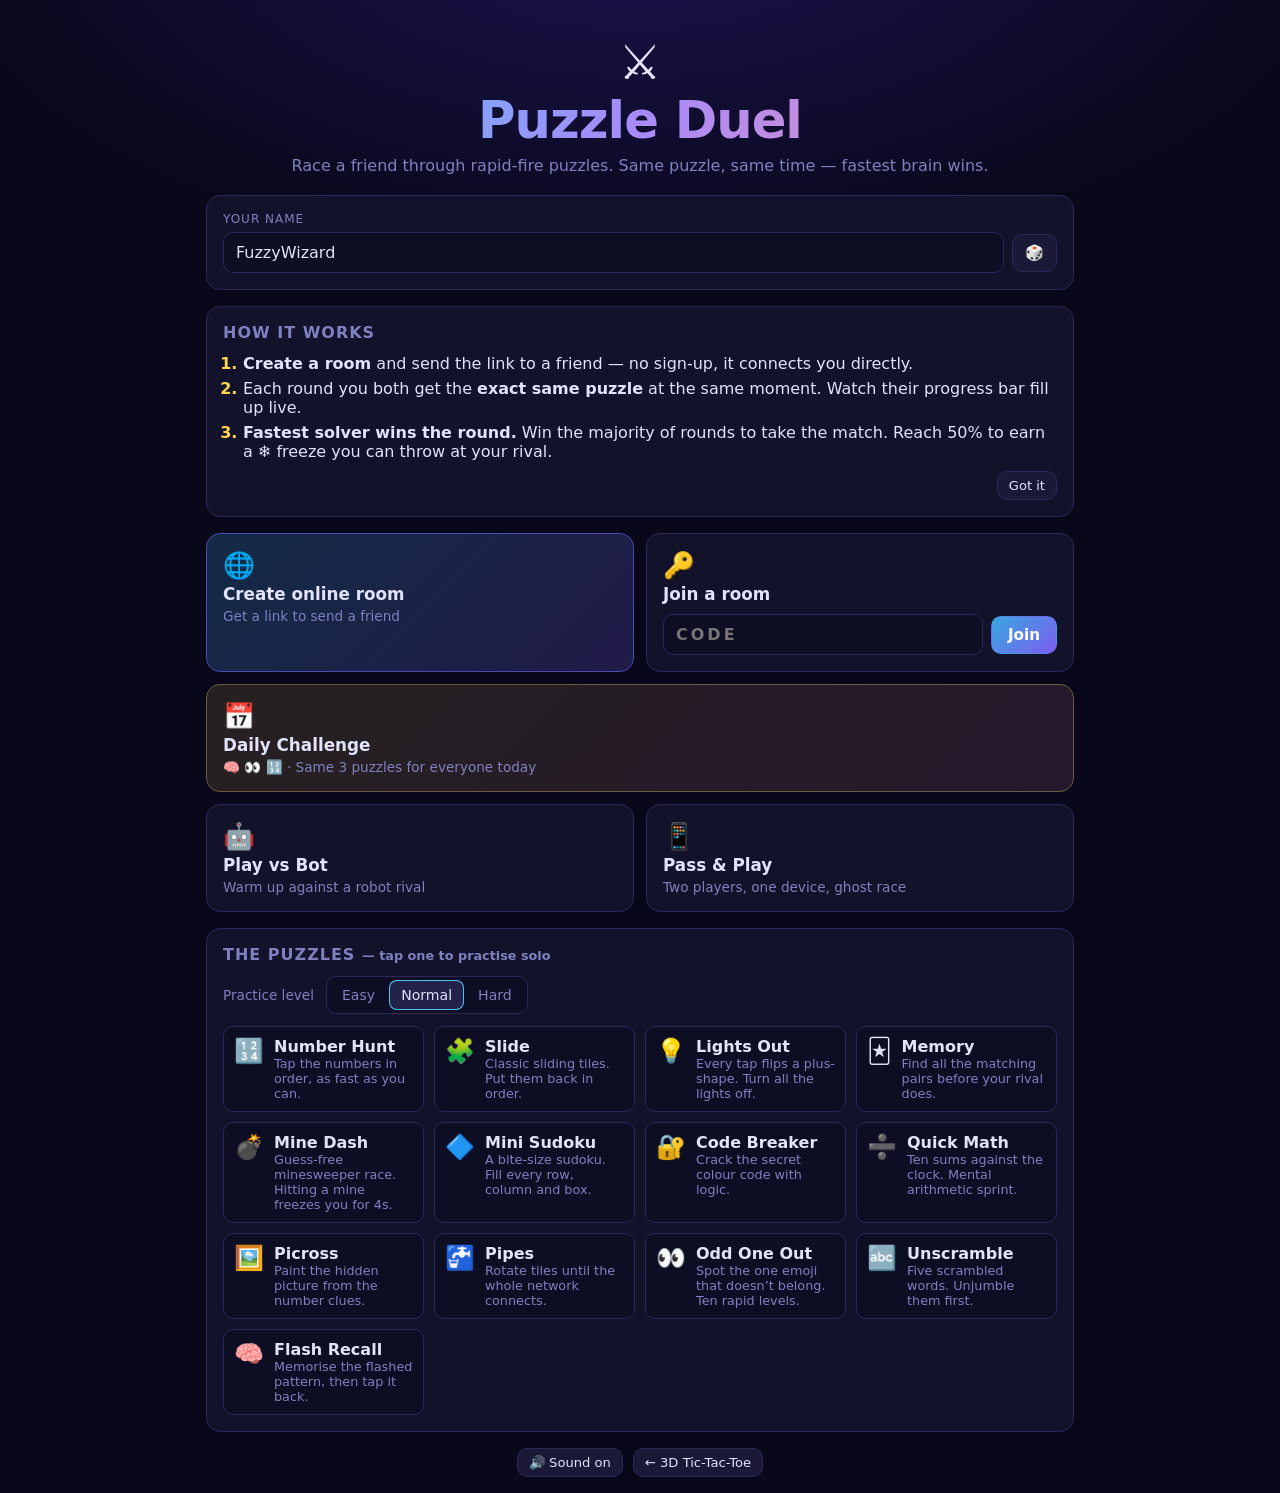
==== commit 27fa71c1: "Puzzle Duel: noscript notice Co-Authored-By: Claude Opus 5.5 <noreply@anthropic.com> Claude-Session:" ====
--- a/duel/index.html
+++ b/duel/index.html
@@ -12,6 +12,7 @@
 <meta name="apple-mobile-web-app-capable" content="yes">
 </head>
 <body>
+<noscript><p style="padding:24px;text-align:center">Puzzle Duel needs JavaScript enabled to play.</p></noscript>
 <div id="app">
 
   <!-- ═════════ HOME ═════════ -->
